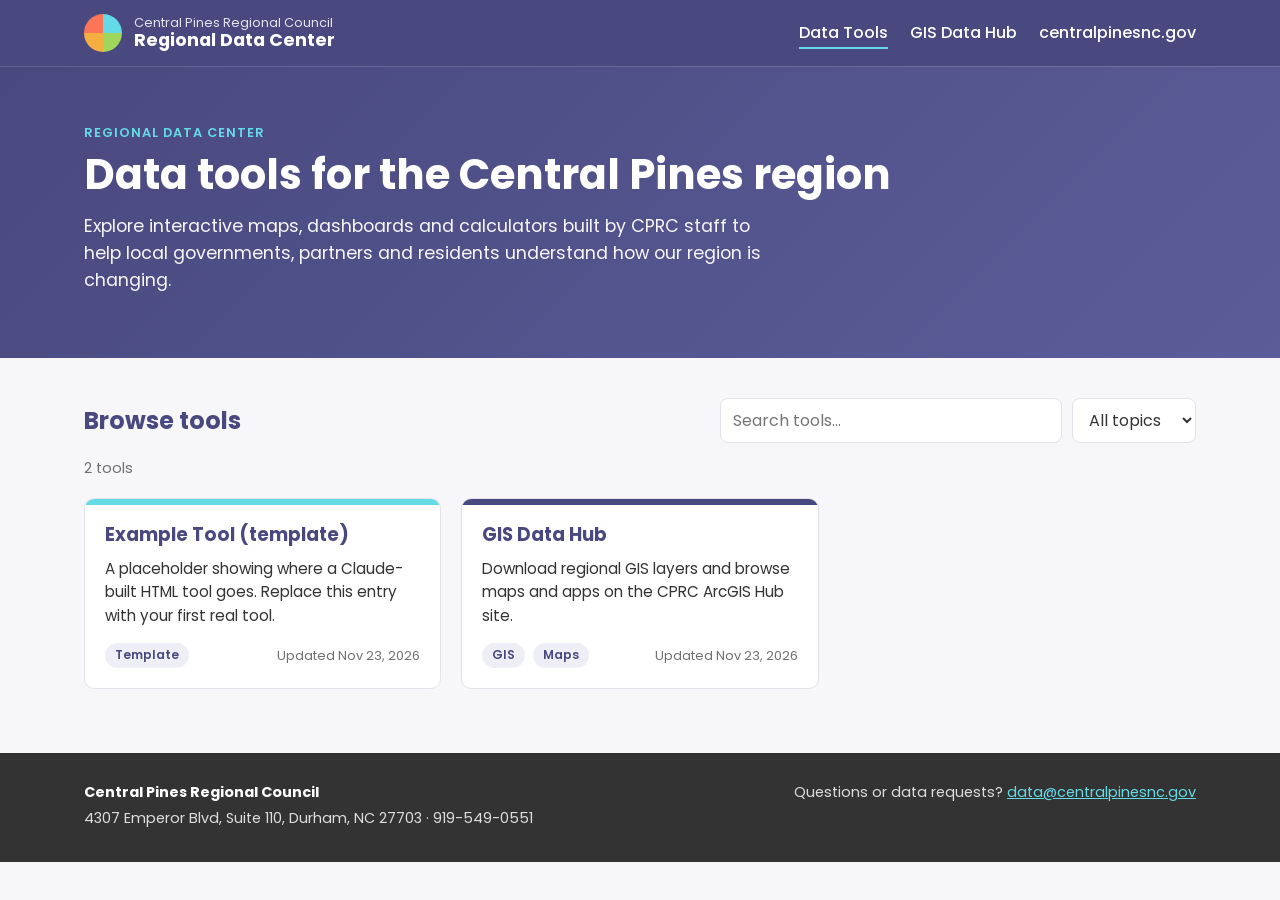
==== index.html @ 78a1e1c1 "Initial commit" ====
<!DOCTYPE html>
<html lang="en">
<head>
  <meta charset="UTF-8">
  <meta name="viewport" content="width=device-width, initial-scale=1.0">
  <title>Data Tools | Central Pines Regional Data Center</title>
  <meta name="description" content="Interactive data tools, dashboards and maps from the Central Pines Regional Council Regional Data Center.">
  <link rel="preconnect" href="https://fonts.googleapis.com">
  <link rel="preconnect" href="https://fonts.gstatic.com" crossorigin>
  <link href="https://fonts.googleapis.com/css2?family=Poppins:wght@400;500;600;700&display=swap" rel="stylesheet">
  <link rel="stylesheet" href="assets/css/style.css">
</head>
<body>
  <a class="skip-link" href="#main">Skip to main content</a>

  <header class="site-header">
    <div class="wrap header-inner">
      <a class="brand" href="./">
        <span class="brand-mark" aria-hidden="true"></span>
        <span class="brand-text">
          <span class="brand-org">Central Pines Regional Council</span>
          <span class="brand-site">Regional Data Center</span>
        </span>
      </a>
      <nav aria-label="Main">
        <ul class="nav-list">
          <li><a href="./" aria-current="page">Data Tools</a></li>
          <li><a href="https://cprc-data-hub-tjcoggis.hub.arcgis.com/">GIS Data Hub</a></li>
          <li><a href="https://www.centralpinesnc.gov">centralpinesnc.gov</a></li>
        </ul>
      </nav>
    </div>
  </header>

  <main id="main">
    <section class="hero">
      <div class="wrap">
        <p class="eyebrow">Regional Data Center</p>
        <h1>Data tools for the Central Pines region</h1>
        <p class="lede">Explore interactive maps, dashboards and calculators built by CPRC staff to help local governments, partners and residents understand how our region is changing.</p>
      </div>
    </section>

    <section class="wrap tools-section" aria-labelledby="tools-heading">
      <div class="tools-toolbar">
        <h2 id="tools-heading">Browse tools</h2>
        <div class="filters">
          <label class="visually-hidden" for="search">Search tools</label>
          <input id="search" type="search" placeholder="Search tools…" autocomplete="off">
          <label class="visually-hidden" for="topic">Filter by topic</label>
          <select id="topic">
            <option value="">All topics</option>
          </select>
        </div>
      </div>
      <p id="result-count" class="result-count" aria-live="polite"></p>
      <ul id="tool-grid" class="tool-grid"></ul>
      <noscript><p>Turn on JavaScript to see the list of tools.</p></noscript>
    </section>
  </main>

  <footer class="site-footer">
    <div class="wrap footer-inner">
      <div>
        <p class="footer-org">Central Pines Regional Council</p>
        <p>4307 Emperor Blvd, Suite 110, Durham, NC 27703 · 919-549-0551</p>
      </div>
      <p>Questions or data requests? <a href="mailto:data@centralpinesnc.gov">data@centralpinesnc.gov</a></p>
    </div>
  </footer>

  <script src="assets/js/tools.js"></script>
  <script src="assets/js/main.js"></script>
</body>
</html>
---- assets/css/style.css ----
/* Central Pines Regional Council — Regional Data Center tools site
   Colors from the CPRC 2026 Brand Book. Proxima Nova is used if the
   visitor has it; Poppins (loaded from Google Fonts) is the web fallback. */

:root {
  --twilight-purple: #49497F;
  --turquoise-sea: #64DAE6;
  --orange-creamsicle: #F4AF40;
  --lime-lizard: #9FD75C;
  --vibrant-coral: #FC7559;
  --bright-peony: #F876FF;
  --carbon-black: #333333;
  --cool-gray: #707070;
  --bg: #F7F7FA;
  --card: #FFFFFF;
  --border: #E2E2EA;
  --radius: 10px;
  --font: "proxima-nova", "Proxima Nova", "Poppins", system-ui, -apple-system, "Segoe UI", sans-serif;
}

* { box-sizing: border-box; }

body {
  margin: 0;
  font-family: var(--font);
  color: var(--carbon-black);
  background: var(--bg);
  line-height: 1.55;
}

.wrap { max-width: 1160px; margin: 0 auto; padding: 0 24px; }

a { color: var(--twilight-purple); }
a:focus-visible, input:focus-visible, select:focus-visible, button:focus-visible {
  outline: 3px solid var(--orange-creamsicle);
  outline-offset: 2px;
}

.skip-link {
  position: absolute; left: -999px; top: 8px;
  background: var(--twilight-purple); color: #fff; padding: 8px 14px; border-radius: 6px; z-index: 10;
}
.skip-link:focus { left: 8px; }

.visually-hidden {
  position: absolute !important; width: 1px; height: 1px; overflow: hidden;
  clip: rect(0 0 0 0); white-space: nowrap;
}

/* Header */
.site-header { background: var(--twilight-purple); color: #fff; }
.header-inner { display: flex; align-items: center; justify-content: space-between; gap: 16px; padding-top: 14px; padding-bottom: 14px; flex-wrap: wrap; }
.brand { display: flex; align-items: center; gap: 12px; color: #fff; text-decoration: none; }
.brand-mark {
  width: 38px; height: 38px; border-radius: 50%;
  background: conic-gradient(var(--turquoise-sea) 0 25%, var(--lime-lizard) 0 50%, var(--orange-creamsicle) 0 75%, var(--vibrant-coral) 0);
}
.brand-text { display: flex; flex-direction: column; line-height: 1.2; }
.brand-org { font-size: 0.8rem; opacity: 0.85; }
.brand-site { font-weight: 700; font-size: 1.1rem; }
.nav-list { list-style: none; display: flex; gap: 22px; margin: 0; padding: 0; flex-wrap: wrap; }
.nav-list a { color: #fff; text-decoration: none; font-weight: 500; padding-bottom: 3px; border-bottom: 2px solid transparent; }
.nav-list a:hover, .nav-list a[aria-current="page"] { border-bottom-color: var(--turquoise-sea); }

/* Hero */
.hero { background: linear-gradient(135deg, var(--twilight-purple) 0%, #5c5c99 100%); color: #fff; padding: 56px 0 64px; border-top: 1px solid rgba(255,255,255,0.12); }
.eyebrow { text-transform: uppercase; letter-spacing: 0.08em; font-size: 0.8rem; font-weight: 600; color: var(--turquoise-sea); margin: 0 0 8px; }
.hero h1 { font-size: clamp(1.8rem, 4vw, 2.6rem); line-height: 1.15; margin: 0 0 14px; font-weight: 700; }
.lede { font-size: 1.1rem; max-width: 680px; margin: 0; opacity: 0.95; }

/* Toolbar */
.tools-section { padding-top: 40px; padding-bottom: 64px; }
.tools-toolbar { display: flex; justify-content: space-between; align-items: center; gap: 16px; flex-wrap: wrap; }
.tools-toolbar h2 { color: var(--twilight-purple); margin: 0; font-size: 1.5rem; }
.filters { display: flex; gap: 10px; flex-wrap: wrap; }
.filters input, .filters select {
  font: inherit; padding: 9px 12px; border: 1px solid var(--border); border-radius: 8px; background: #fff; color: var(--carbon-black);
}
.filters input { min-width: 240px; }
.result-count { color: var(--cool-gray); font-size: 0.9rem; margin: 14px 0 18px; }

/* Cards */
.tool-grid { list-style: none; padding: 0; margin: 0; display: grid; grid-template-columns: repeat(auto-fill, minmax(300px, 1fr)); gap: 20px; }
.tool-card {
  background: var(--card); border: 1px solid var(--border); border-radius: var(--radius);
  display: flex; flex-direction: column; overflow: hidden; height: 100%;
  transition: box-shadow 0.15s ease, transform 0.15s ease;
}
.tool-card:hover { box-shadow: 0 6px 20px rgba(73,73,127,0.15); transform: translateY(-2px); }
.tool-card .stripe { height: 6px; }
.tool-card .body { padding: 18px 20px 20px; display: flex; flex-direction: column; gap: 10px; flex: 1; }
.tool-card h3 { margin: 0; font-size: 1.15rem; line-height: 1.3; }
.tool-card h3 a { text-decoration: none; color: var(--twilight-purple); }
.tool-card h3 a::after { content: ""; position: absolute; inset: 0; } /* whole card clickable */
.tool-card { position: relative; }
.tool-card p { margin: 0; color: var(--carbon-black); font-size: 0.95rem; }
.meta { display: flex; gap: 8px; flex-wrap: wrap; align-items: center; margin-top: auto; padding-top: 6px; }
.tag { font-size: 0.75rem; font-weight: 600; padding: 3px 10px; border-radius: 999px; background: #EEEEF6; color: var(--twilight-purple); }
.updated { font-size: 0.8rem; color: var(--cool-gray); margin-left: auto; }
.empty { color: var(--cool-gray); padding: 30px 0; }

/* Footer */
.site-footer { background: var(--carbon-black); color: #ddd; padding: 28px 0; font-size: 0.9rem; }
.footer-inner { display: flex; justify-content: space-between; gap: 20px; flex-wrap: wrap; }
.site-footer p { margin: 0 0 4px; }
.site-footer a { color: var(--turquoise-sea); }
.footer-org { font-weight: 700; color: #fff; }

@media (max-width: 600px) {
  .filters input { min-width: 0; width: 100%; }
  .filters { width: 100%; }
  .updated { margin-left: 0; }
}
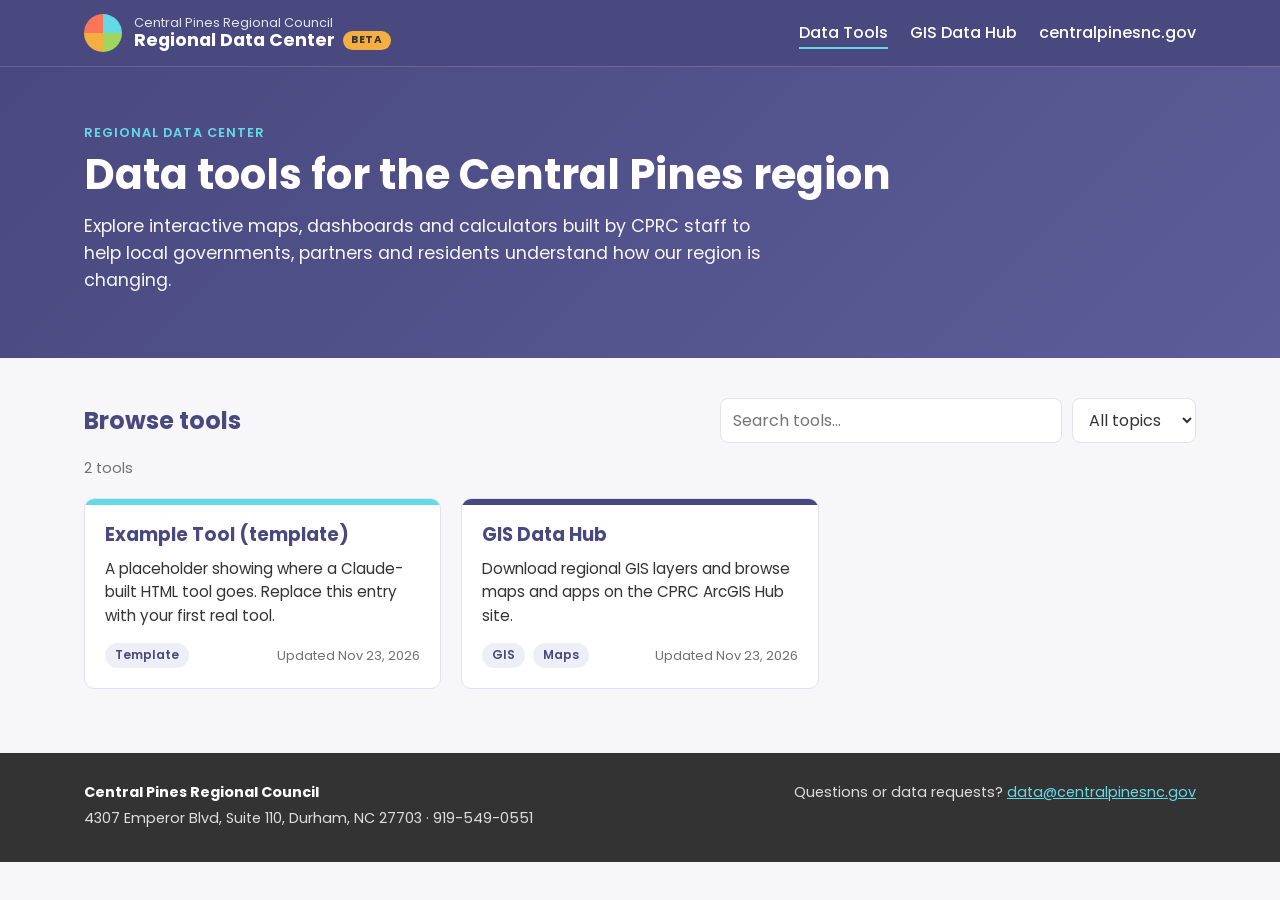
==== commit a42ab196: "Add Beta tag" ====
--- a/index.html
+++ b/index.html
@@ -19,7 +19,7 @@
         <span class="brand-mark" aria-hidden="true"></span>
         <span class="brand-text">
           <span class="brand-org">Central Pines Regional Council</span>
-          <span class="brand-site">Regional Data Center</span>
+          <span class="brand-site">Regional Data Center <span class="beta-tag" title="This site is a pilot and may change">Beta</span></span>
         </span>
       </a>
       <nav aria-label="Main">
--- a/assets/css/style.css
+++ b/assets/css/style.css
@@ -57,7 +57,12 @@
 }
 .brand-text { display: flex; flex-direction: column; line-height: 1.2; }
 .brand-org { font-size: 0.8rem; opacity: 0.85; }
-.brand-site { font-weight: 700; font-size: 1.1rem; }
+.brand-site { font-weight: 700; font-size: 1.1rem; display: flex; align-items: center; gap: 8px; }
+.beta-tag {
+  font-size: 0.65rem; font-weight: 700; letter-spacing: 0.06em; text-transform: uppercase;
+  background: var(--orange-creamsicle); color: var(--carbon-black);
+  padding: 2px 8px; border-radius: 999px; line-height: 1.4;
+}
 .nav-list { list-style: none; display: flex; gap: 22px; margin: 0; padding: 0; flex-wrap: wrap; }
 .nav-list a { color: #fff; text-decoration: none; font-weight: 500; padding-bottom: 3px; border-bottom: 2px solid transparent; }
 .nav-list a:hover, .nav-list a[aria-current="page"] { border-bottom-color: var(--turquoise-sea); }
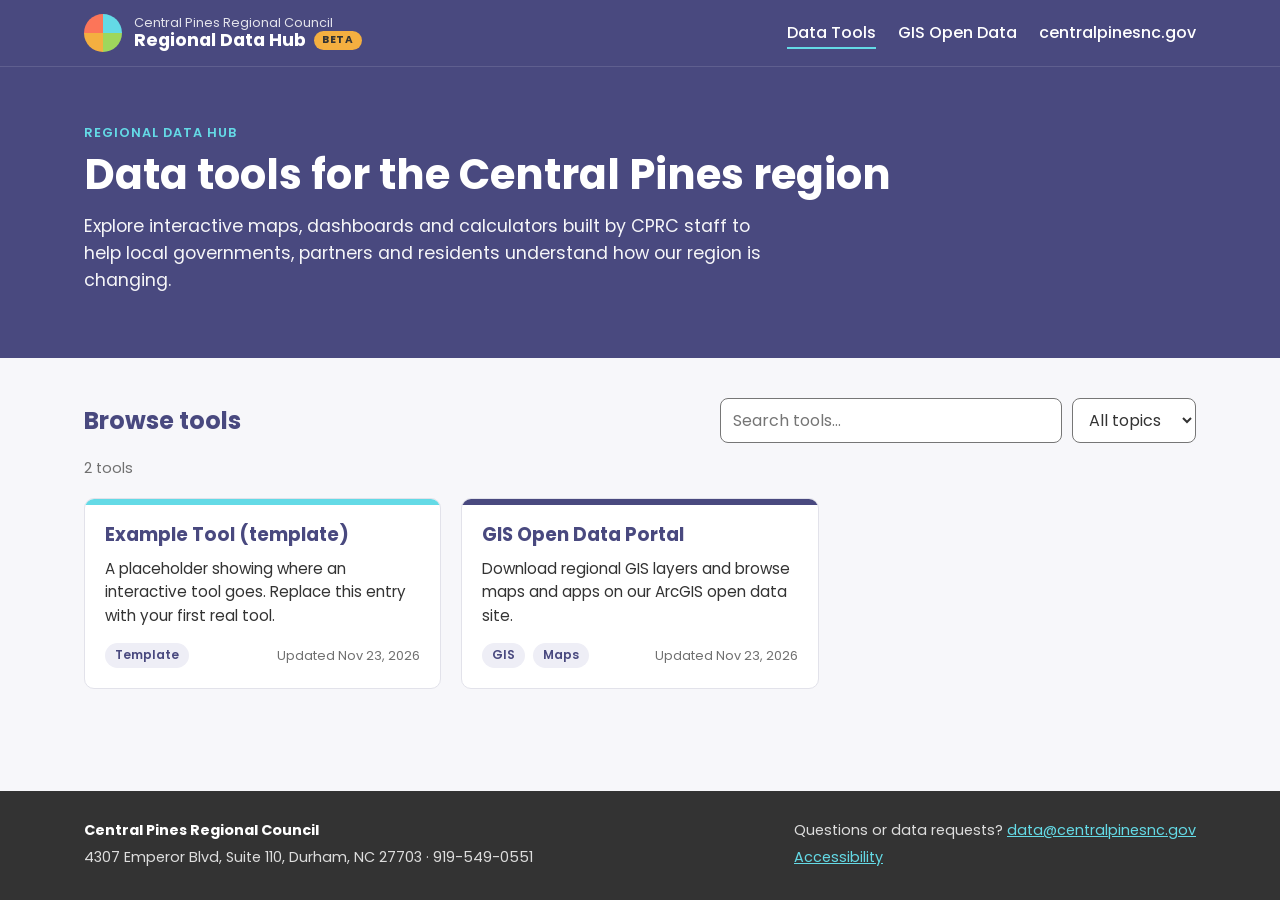
==== commit 133ca5c6: "Rename to Regional Data Hub and add accessibility statement" ====
--- a/index.html
+++ b/index.html
@@ -3,8 +3,8 @@
 <head>
   <meta charset="UTF-8">
   <meta name="viewport" content="width=device-width, initial-scale=1.0">
-  <title>Data Tools | Central Pines Regional Data Center</title>
-  <meta name="description" content="Interactive data tools, dashboards and maps from the Central Pines Regional Council Regional Data Center.">
+  <title>Data Tools | Central Pines Regional Data Hub</title>
+  <meta name="description" content="Interactive data tools, dashboards and maps from the Central Pines Regional Council Regional Data Hub.">
   <link rel="preconnect" href="https://fonts.googleapis.com">
   <link rel="preconnect" href="https://fonts.gstatic.com" crossorigin>
   <link href="https://fonts.googleapis.com/css2?family=Poppins:wght@400;500;600;700&display=swap" rel="stylesheet">
@@ -19,13 +19,13 @@
         <span class="brand-mark" aria-hidden="true"></span>
         <span class="brand-text">
           <span class="brand-org">Central Pines Regional Council</span>
-          <span class="brand-site">Regional Data Center <span class="beta-tag" title="This site is a pilot and may change">Beta</span></span>
+          <span class="brand-site">Regional Data Hub <span class="beta-tag" title="This site is a pilot and may change">Beta</span></span>
         </span>
       </a>
       <nav aria-label="Main">
         <ul class="nav-list">
           <li><a href="./" aria-current="page">Data Tools</a></li>
-          <li><a href="https://cprc-data-hub-tjcoggis.hub.arcgis.com/">GIS Data Hub</a></li>
+          <li><a href="https://cprc-data-hub-tjcoggis.hub.arcgis.com/">GIS Open Data</a></li>
           <li><a href="https://www.centralpinesnc.gov">centralpinesnc.gov</a></li>
         </ul>
       </nav>
@@ -35,7 +35,7 @@
   <main id="main">
     <section class="hero">
       <div class="wrap">
-        <p class="eyebrow">Regional Data Center</p>
+        <p class="eyebrow">Regional Data Hub</p>
         <h1>Data tools for the Central Pines region</h1>
         <p class="lede">Explore interactive maps, dashboards and calculators built by CPRC staff to help local governments, partners and residents understand how our region is changing.</p>
       </div>
@@ -65,7 +65,10 @@
         <p class="footer-org">Central Pines Regional Council</p>
         <p>4307 Emperor Blvd, Suite 110, Durham, NC 27703 · 919-549-0551</p>
       </div>
-      <p>Questions or data requests? <a href="mailto:data@centralpinesnc.gov">data@centralpinesnc.gov</a></p>
+      <div>
+        <p>Questions or data requests? <a href="mailto:data@centralpinesnc.gov">data@centralpinesnc.gov</a></p>
+        <p><a href="accessibility.html">Accessibility</a></p>
+      </div>
     </div>
   </footer>
 
--- a/assets/css/style.css
+++ b/assets/css/style.css
@@ -1,4 +1,4 @@
-/* Central Pines Regional Council — Regional Data Center tools site
+/* Central Pines Regional Council — Regional Data Hub tools site
    Colors from the CPRC 2026 Brand Book. Proxima Nova is used if the
    visitor has it; Poppins (loaded from Google Fonts) is the web fallback. */
 
@@ -21,7 +21,7 @@
 * { box-sizing: border-box; }
 
 body {
-  margin: 0;
+  margin: 0; min-height: 100vh; display: flex; flex-direction: column;
   font-family: var(--font);
   color: var(--carbon-black);
   background: var(--bg);
@@ -31,9 +31,13 @@
 .wrap { max-width: 1160px; margin: 0 auto; padding: 0 24px; }
 
 a { color: var(--twilight-purple); }
+/* Focus indicator: purple ring on light areas, orange ring on dark areas (both >= 3:1 contrast) */
 a:focus-visible, input:focus-visible, select:focus-visible, button:focus-visible {
-  outline: 3px solid var(--orange-creamsicle);
+  outline: 3px solid var(--twilight-purple);
   outline-offset: 2px;
+}
+.site-header a:focus-visible, .site-footer a:focus-visible, .skip-link:focus-visible {
+  outline-color: var(--orange-creamsicle);
 }
 
 .skip-link {
@@ -68,7 +72,7 @@
 .nav-list a:hover, .nav-list a[aria-current="page"] { border-bottom-color: var(--turquoise-sea); }
 
 /* Hero */
-.hero { background: linear-gradient(135deg, var(--twilight-purple) 0%, #5c5c99 100%); color: #fff; padding: 56px 0 64px; border-top: 1px solid rgba(255,255,255,0.12); }
+.hero { background: var(--twilight-purple); color: #fff; padding: 56px 0 64px; border-top: 1px solid rgba(255,255,255,0.12); }
 .eyebrow { text-transform: uppercase; letter-spacing: 0.08em; font-size: 0.8rem; font-weight: 600; color: var(--turquoise-sea); margin: 0 0 8px; }
 .hero h1 { font-size: clamp(1.8rem, 4vw, 2.6rem); line-height: 1.15; margin: 0 0 14px; font-weight: 700; }
 .lede { font-size: 1.1rem; max-width: 680px; margin: 0; opacity: 0.95; }
@@ -79,13 +83,13 @@
 .tools-toolbar h2 { color: var(--twilight-purple); margin: 0; font-size: 1.5rem; }
 .filters { display: flex; gap: 10px; flex-wrap: wrap; }
 .filters input, .filters select {
-  font: inherit; padding: 9px 12px; border: 1px solid var(--border); border-radius: 8px; background: #fff; color: var(--carbon-black);
+  font: inherit; padding: 9px 12px; border: 1px solid #767676; border-radius: 8px; background: #fff; color: var(--carbon-black);
 }
 .filters input { min-width: 240px; }
 .result-count { color: var(--cool-gray); font-size: 0.9rem; margin: 14px 0 18px; }
 
 /* Cards */
-.tool-grid { list-style: none; padding: 0; margin: 0; display: grid; grid-template-columns: repeat(auto-fill, minmax(300px, 1fr)); gap: 20px; }
+.tool-grid { list-style: none; padding: 0; margin: 0; display: grid; grid-template-columns: repeat(auto-fill, minmax(min(300px, 100%), 1fr)); gap: 20px; }
 .tool-card {
   background: var(--card); border: 1px solid var(--border); border-radius: var(--radius);
   display: flex; flex-direction: column; overflow: hidden; height: 100%;
@@ -104,6 +108,8 @@
 .updated { font-size: 0.8rem; color: var(--cool-gray); margin-left: auto; }
 .empty { color: var(--cool-gray); padding: 30px 0; }
 
+main { flex: 1; }
+
 /* Footer */
 .site-footer { background: var(--carbon-black); color: #ddd; padding: 28px 0; font-size: 0.9rem; }
 .footer-inner { display: flex; justify-content: space-between; gap: 20px; flex-wrap: wrap; }
@@ -116,3 +122,18 @@
   .filters { width: 100%; }
   .updated { margin-left: 0; }
 }
+
+/* Respect visitors who turn off animations */
+@media (prefers-reduced-motion: reduce) {
+  .tool-card { transition: none; }
+  .tool-card:hover { transform: none; }
+}
+
+/* Text pages (e.g., accessibility statement) */
+.prose { max-width: 760px; padding-top: 36px; padding-bottom: 64px; }
+.prose h2 { color: var(--twilight-purple); font-size: 1.35rem; margin: 32px 0 10px; }
+.prose h2:first-child { margin-top: 0; }
+.prose p, .prose li { font-size: 1rem; }
+.prose ul { padding-left: 1.3em; }
+.prose li { margin-bottom: 6px; }
+.reviewed { color: var(--cool-gray); font-size: 0.9rem; margin-top: 32px; }
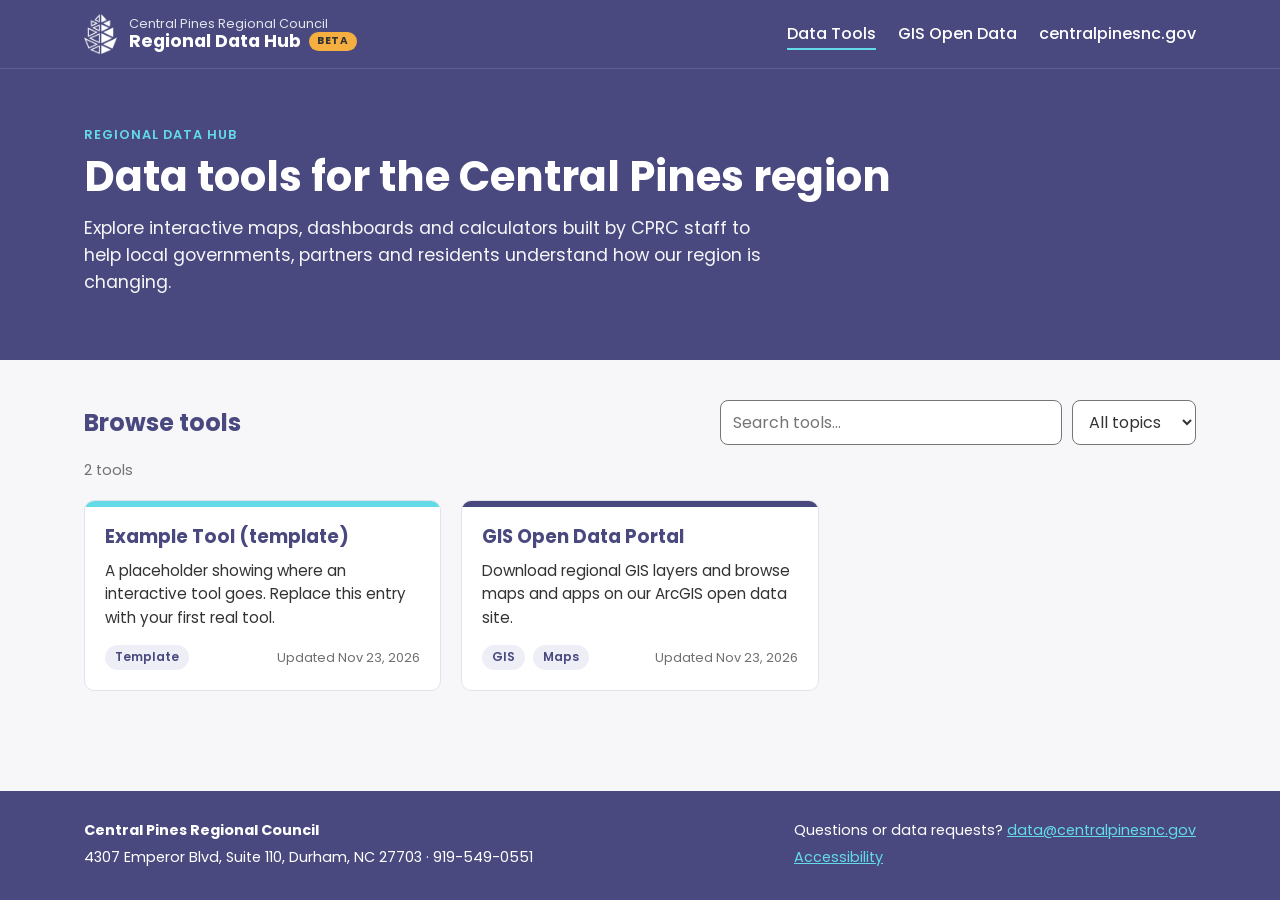
==== commit 2e63bce0: "Purple footer" ====
--- a/index.html
+++ b/index.html
@@ -4,6 +4,10 @@
   <meta charset="UTF-8">
   <meta name="viewport" content="width=device-width, initial-scale=1.0">
   <title>Data Tools | Central Pines Regional Data Hub</title>
+  <link rel="icon" href="favicon.ico" sizes="any">
+  <link rel="icon" type="image/png" sizes="32x32" href="assets/img/icon-32.png">
+  <link rel="icon" type="image/png" sizes="192x192" href="assets/img/icon-192.png">
+  <link rel="apple-touch-icon" href="assets/img/apple-touch-icon.png">
   <meta name="description" content="Interactive data tools, dashboards and maps from the Central Pines Regional Council Regional Data Hub.">
   <link rel="preconnect" href="https://fonts.googleapis.com">
   <link rel="preconnect" href="https://fonts.gstatic.com" crossorigin>
@@ -16,7 +20,7 @@
   <header class="site-header">
     <div class="wrap header-inner">
       <a class="brand" href="./">
-        <span class="brand-mark" aria-hidden="true"></span>
+        <img class="brand-mark" src="assets/img/cprc-icon-white.png" alt="" width="33" height="40">
         <span class="brand-text">
           <span class="brand-org">Central Pines Regional Council</span>
           <span class="brand-site">Regional Data Hub <span class="beta-tag" title="This site is a pilot and may change">Beta</span></span>
--- a/assets/css/style.css
+++ b/assets/css/style.css
@@ -55,10 +55,7 @@
 .site-header { background: var(--twilight-purple); color: #fff; }
 .header-inner { display: flex; align-items: center; justify-content: space-between; gap: 16px; padding-top: 14px; padding-bottom: 14px; flex-wrap: wrap; }
 .brand { display: flex; align-items: center; gap: 12px; color: #fff; text-decoration: none; }
-.brand-mark {
-  width: 38px; height: 38px; border-radius: 50%;
-  background: conic-gradient(var(--turquoise-sea) 0 25%, var(--lime-lizard) 0 50%, var(--orange-creamsicle) 0 75%, var(--vibrant-coral) 0);
-}
+.brand-mark { width: 33px; height: 40px; display: block; flex-shrink: 0; } /* CPRC pine icon, white version */
 .brand-text { display: flex; flex-direction: column; line-height: 1.2; }
 .brand-org { font-size: 0.8rem; opacity: 0.85; }
 .brand-site { font-weight: 700; font-size: 1.1rem; display: flex; align-items: center; gap: 8px; }
@@ -111,7 +108,7 @@
 main { flex: 1; }
 
 /* Footer */
-.site-footer { background: var(--carbon-black); color: #ddd; padding: 28px 0; font-size: 0.9rem; }
+.site-footer { background: var(--twilight-purple); color: #fff; padding: 28px 0; font-size: 0.9rem; }
 .footer-inner { display: flex; justify-content: space-between; gap: 20px; flex-wrap: wrap; }
 .site-footer p { margin: 0 0 4px; }
 .site-footer a { color: var(--turquoise-sea); }
